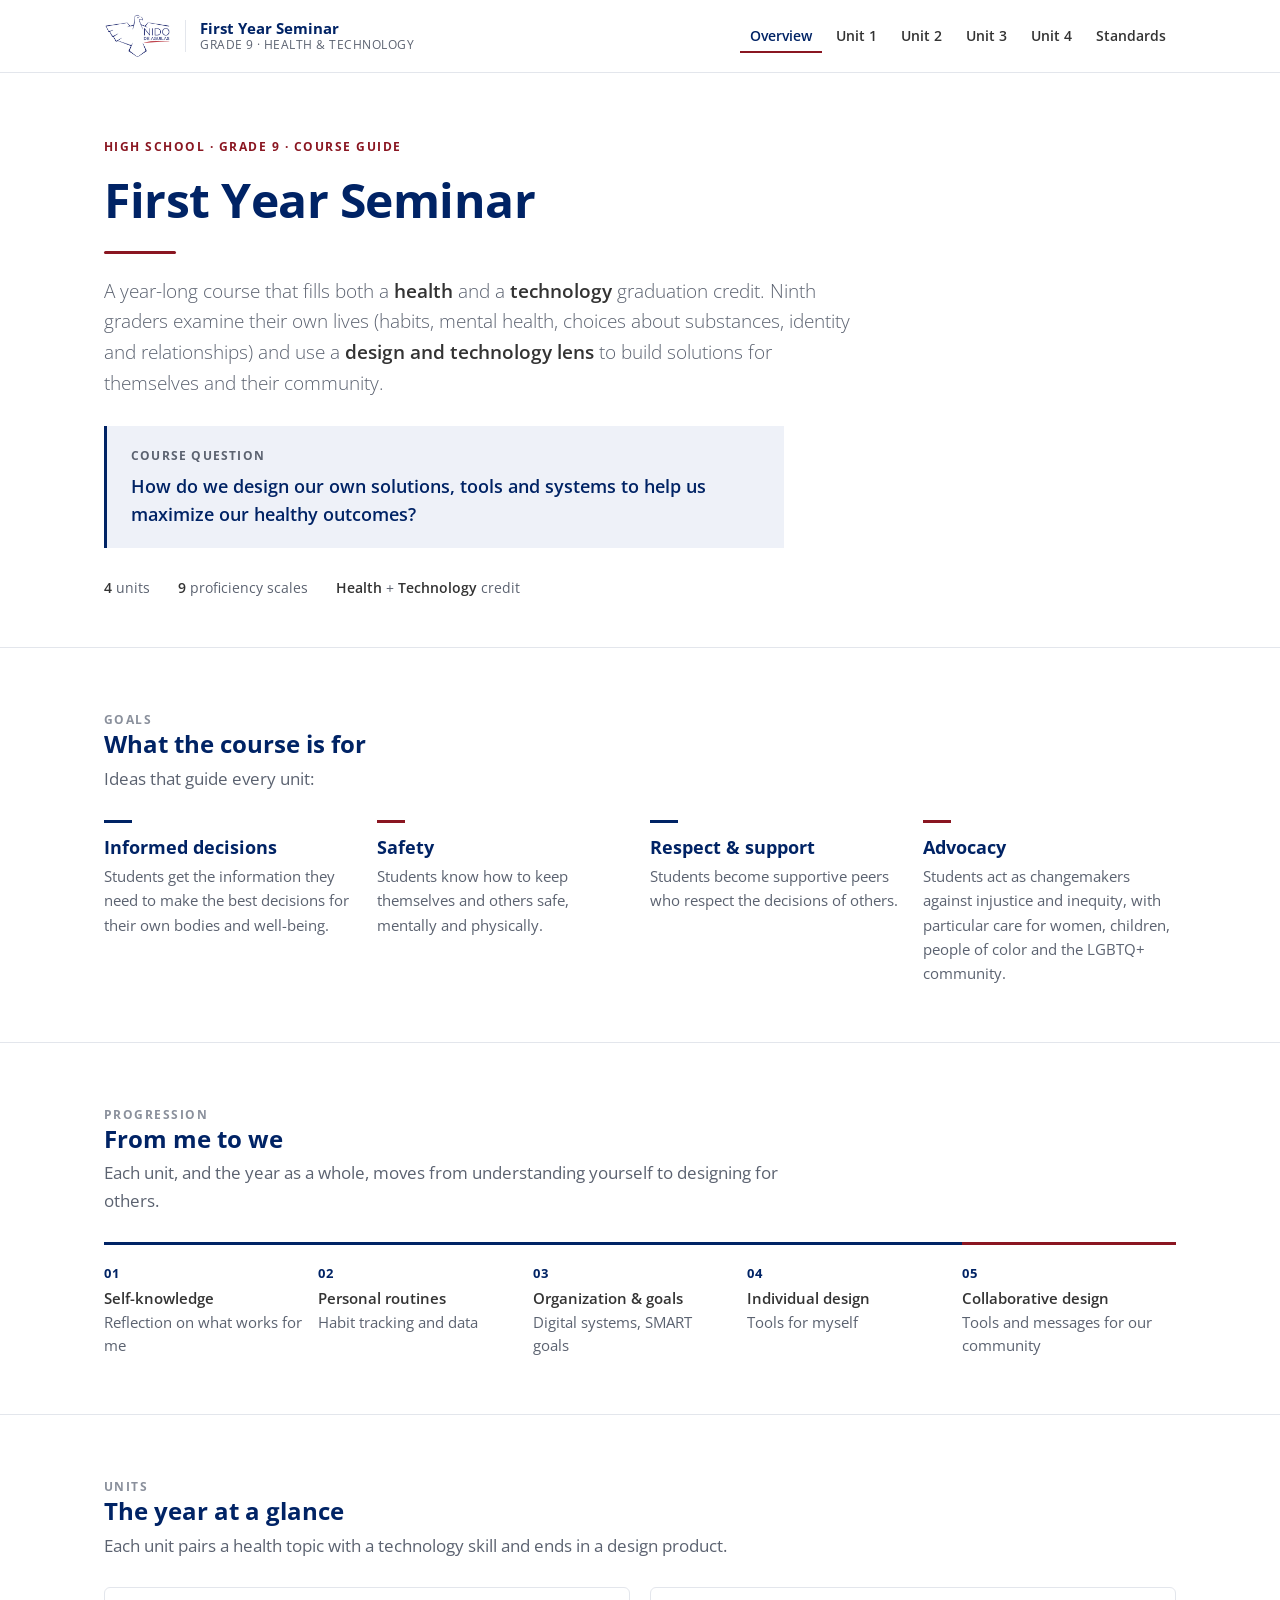
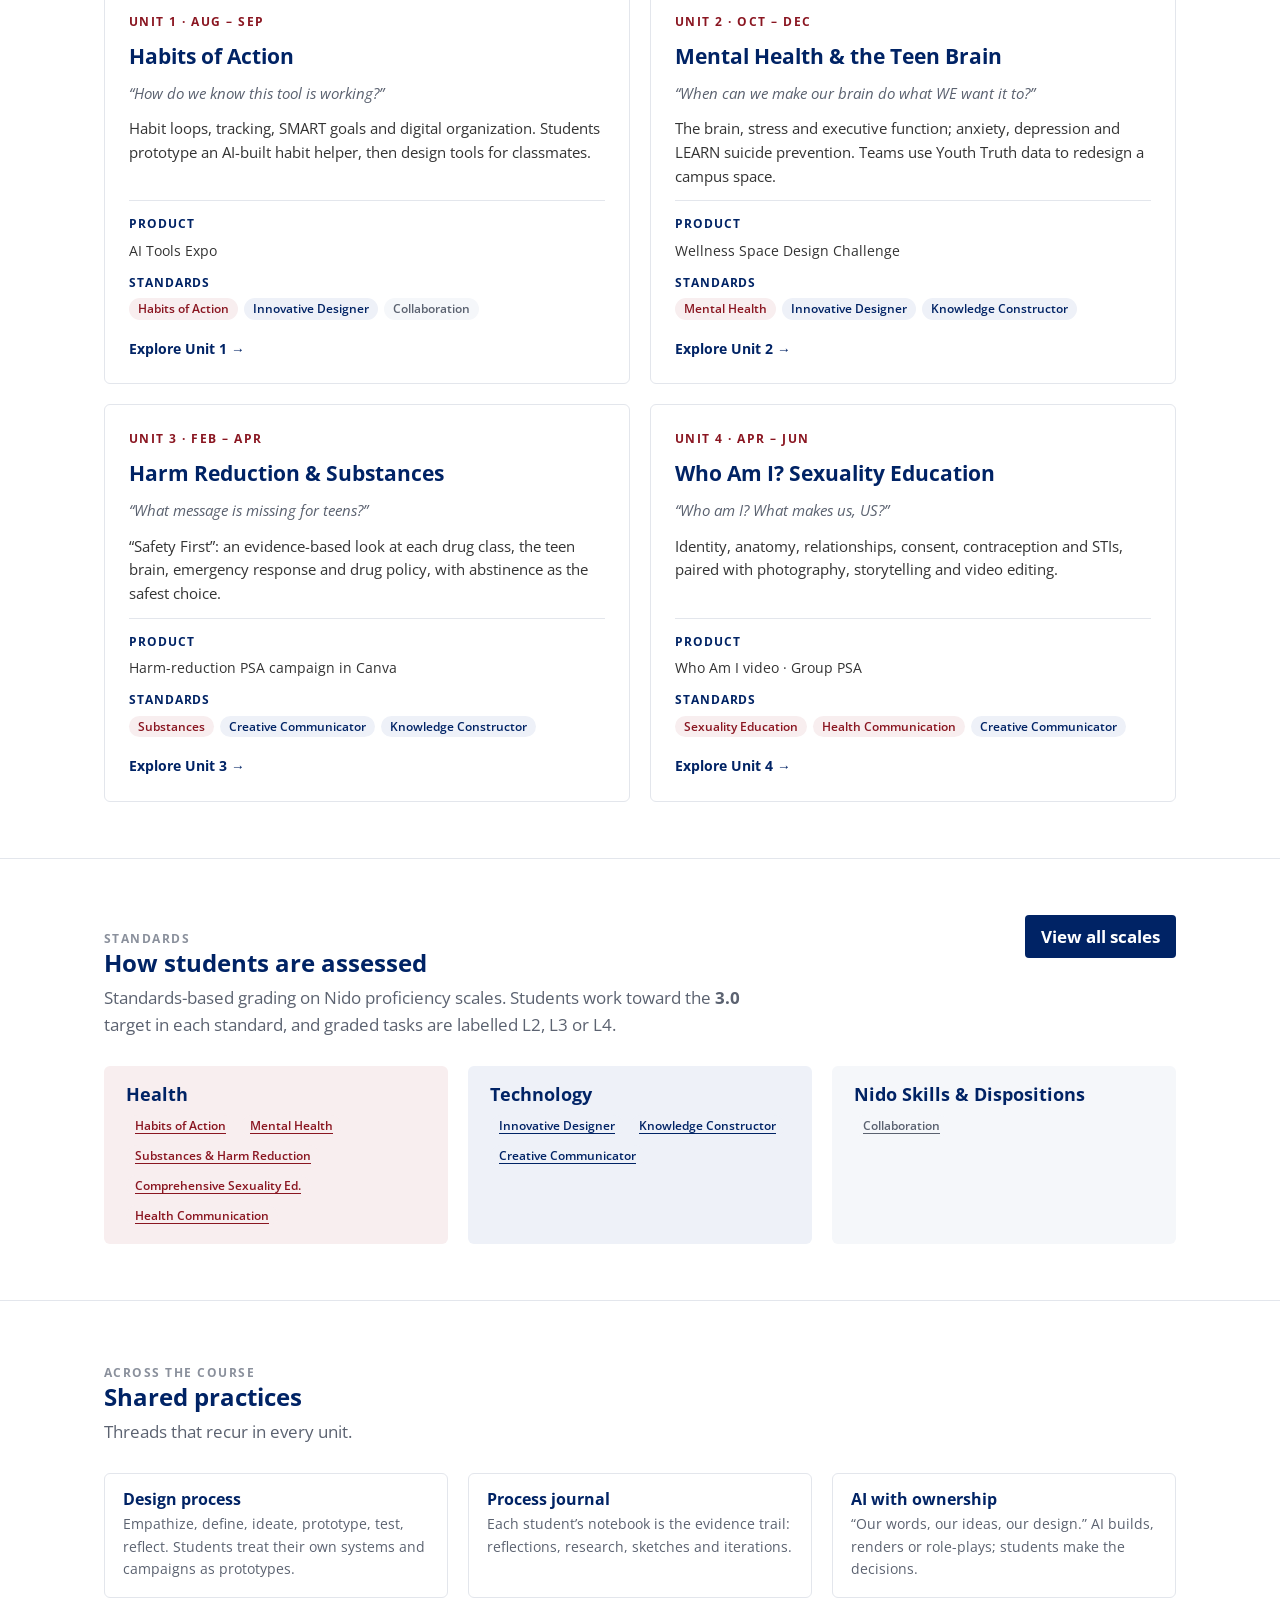
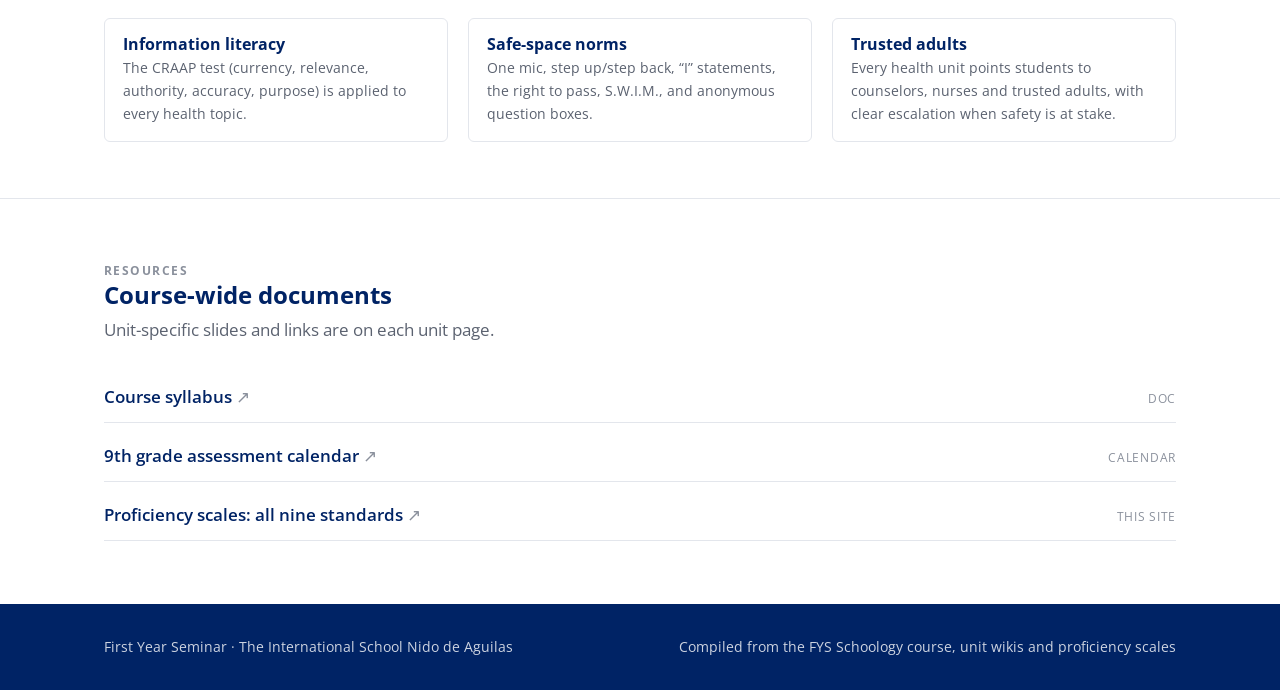
==== index.html @ 099b3661 "Add files via upload" ====
<!doctype html>
<html lang="en">
<head>
<meta charset="utf-8">
<meta name="viewport" content="width=device-width, initial-scale=1">
<title>First Year Seminar · Nido de Aguilas</title>
<meta name="description" content="Curriculum overview of First Year Seminar, Nido de Aguilas’ Grade 9 health and technology course: goals, units, standards and resources.">
<link rel="icon" href="assets/nido.jpg">
<link rel="stylesheet" href="assets/brand.css">
<link rel="stylesheet" href="assets/site.css">
</head>
<body>
<a class="skip" href="#main">Skip to content</a>

<header class="site-header">
  <div class="wrap">
    <a class="brand" href="index.html">
      <img src="assets/nido.jpg" alt="Nido de Aguilas">
      <span class="brand-text"><strong>First Year Seminar</strong><span>Grade 9 · Health &amp; Technology</span></span>
    </a>
    <nav class="site-nav" aria-label="Main">
      <a href="index.html" aria-current="page">Overview</a>
      <a href="unit-1.html">Unit 1</a>
      <a href="unit-2.html">Unit 2</a>
      <a href="unit-3.html">Unit 3</a>
      <a href="unit-4.html">Unit 4</a>
      <a href="standards.html">Standards</a>
    </nav>
  </div>
</header>

<main id="main">
  <section class="hero">
    <div class="wrap">
      <p class="eyebrow">High School · Grade 9 · Course Guide</p>
      <h1>First Year Seminar</h1>
      <div class="swoosh"></div>
      <p class="lead">A year-long course that fills both a <strong>health</strong> and a <strong>technology</strong> graduation credit. Ninth graders examine their own lives (habits, mental health, choices about substances, identity and relationships) and use a <strong>design and technology lens</strong> to build solutions for themselves and their community.</p>
      <div class="hero-question">
        <small>Course question</small>
        How do we design our own solutions, tools and systems to help us maximize our healthy outcomes?
      </div>
      <div class="facts">
        <span><b>4</b> units</span>
        <span><b>9</b> proficiency scales</span>
        <span><b>Health</b> + <b>Technology</b> credit</span>
      </div>
    </div>
  </section>

  <section class="section">
    <div class="wrap">
      <div class="section-head"><div><p class="num">Goals</p><h2>What the course is for</h2><p>Ideas that guide every unit:</p></div></div>
      <div class="grid grid-4">
        <div class="pillar"><div class="bar"></div><h3>Informed decisions</h3><p>Students get the information they need to make the best decisions for their own bodies and well-being.</p></div>
        <div class="pillar"><div class="bar"></div><h3>Safety</h3><p>Students know how to keep themselves and others safe, mentally and physically.</p></div>
        <div class="pillar"><div class="bar"></div><h3>Respect &amp; support</h3><p>Students become supportive peers who respect the decisions of others.</p></div>
        <div class="pillar"><div class="bar"></div><h3>Advocacy</h3><p>Students act as changemakers against injustice and inequity, with particular care for women, children, people of color and the LGBTQ+ community.</p></div>
      </div>
    </div>
  </section>
 
  <section class="section">
    <div class="wrap">
      <div class="section-head"><div><p class="num">Progression</p><h2>From me to we</h2><p>Each unit, and the year as a whole, moves from understanding yourself to designing for others.</p></div></div>
      <ol class="arc">
        <li><b>Self-knowledge</b>Reflection on what works for me</li>
        <li><b>Personal routines</b>Habit tracking and data</li>
        <li><b>Organization &amp; goals</b>Digital systems, SMART goals</li>
        <li><b>Individual design</b>Tools for myself</li>
        <li><b>Collaborative design</b>Tools and messages for our community</li>
      </ol>
    </div>
  </section>

  <section class="section" id="units">
    <div class="wrap">
      <div class="section-head"><div><p class="num">Units</p><h2>The year at a glance</h2><p>Each unit pairs a health topic with a technology skill and ends in a design product.</p></div></div>
      <div class="grid grid-2">
        <a class="unit-card" href="unit-1.html">
          <span class="unit-no">Unit 1 · Aug – Sep</span>
          <h3>Habits of Action</h3>
          <p class="dq">“How do we know this tool is working?”</p>
          <p style="margin:0;font-size:.93rem">Habit loops, tracking, SMART goals and digital organization. Students prototype an AI-built habit helper, then design tools for classmates.</p>
          <dl><dt>Product</dt><dd>AI Tools Expo</dd><dt>Standards</dt><dd><span class="tags"><span class="tag health">Habits of Action</span><span class="tag">Innovative Designer</span><span class="tag plain">Collaboration</span></span></dd></dl>
          <span class="go">Explore Unit 1 →</span>
        </a>
        <a class="unit-card" href="unit-2.html">
          <span class="unit-no">Unit 2 · Oct – Dec</span>
          <h3>Mental Health &amp; the Teen Brain</h3>
          <p class="dq">“When can we make our brain do what WE want it to?”</p>
          <p style="margin:0;font-size:.93rem">The brain, stress and executive function; anxiety, depression and LEARN suicide prevention. Teams use Youth Truth data to redesign a campus space.</p>
          <dl><dt>Product</dt><dd>Wellness Space Design Challenge</dd><dt>Standards</dt><dd><span class="tags"><span class="tag health">Mental Health</span><span class="tag">Innovative Designer</span><span class="tag">Knowledge Constructor</span></span></dd></dl>
          <span class="go">Explore Unit 2 →</span>
        </a>
        <a class="unit-card" href="unit-3.html">
          <span class="unit-no">Unit 3 · Feb – Apr</span>
          <h3>Harm Reduction &amp; Substances</h3>
          <p class="dq">“What message is missing for teens?”</p>
          <p style="margin:0;font-size:.93rem">“Safety First”: an evidence-based look at each drug class, the teen brain, emergency response and drug policy, with abstinence as the safest choice.</p>
          <dl><dt>Product</dt><dd>Harm-reduction PSA campaign in Canva</dd><dt>Standards</dt><dd><span class="tags"><span class="tag health">Substances</span><span class="tag">Creative Communicator</span><span class="tag">Knowledge Constructor</span></span></dd></dl>
          <span class="go">Explore Unit 3 →</span>
        </a>
        <a class="unit-card" href="unit-4.html">
          <span class="unit-no">Unit 4 · Apr – Jun</span>
          <h3>Who Am I? Sexuality Education</h3>
          <p class="dq">“Who am I? What makes us, US?”</p>
          <p style="margin:0;font-size:.93rem">Identity, anatomy, relationships, consent, contraception and STIs, paired with photography, storytelling and video editing.</p>
          <dl><dt>Product</dt><dd>Who Am I video · Group PSA</dd><dt>Standards</dt><dd><span class="tags"><span class="tag health">Sexuality Education</span><span class="tag health">Health Communication</span><span class="tag">Creative Communicator</span></span></dd></dl>
          <span class="go">Explore Unit 4 →</span>
        </a>
      </div>
    </div>
  </section>

  <section class="section">
    <div class="wrap">
      <div class="section-head">
        <div><p class="num">Standards</p><h2>How students are assessed</h2><p>Standards-based grading on Nido proficiency scales. Students work toward the <strong>3.0</strong> target in each standard, and graded tasks are labelled L2, L3 or L4.</p></div>
        <a class="btn-nido-blue" href="standards.html" style="text-decoration:none;display:inline-block">View all scales</a>
      </div>
      <div class="grid grid-3">
        <div class="callout red">
          <h3>Health</h3>
          <ul class="tags" style="margin-top:8px"><li><a class="tag health" href="standards.html#habits">Habits of Action</a></li><li><a class="tag health" href="standards.html#mental-health">Mental Health</a></li><li><a class="tag health" href="standards.html#substances">Substances &amp; Harm Reduction</a></li><li><a class="tag health" href="standards.html#cse">Comprehensive Sexuality Ed.</a></li><li><a class="tag health" href="standards.html#health-comm">Health Communication</a></li></ul>
        </div>
        <div class="callout" style="background:var(--blue-wash)">
          <h3>Technology</h3>
          <ul class="tags" style="margin-top:8px"><li><a class="tag" href="standards.html#designer">Innovative Designer</a></li><li><a class="tag" href="standards.html#constructor">Knowledge Constructor</a></li><li><a class="tag" href="standards.html#communicator">Creative Communicator</a></li></ul>
        </div>
        <div class="callout">
          <h3>Nido Skills &amp; Dispositions</h3>
          <ul class="tags" style="margin-top:8px"><li><a class="tag plain" href="standards.html#collaboration">Collaboration</a></li></ul>
        </div>
      </div>
    </div>
  </section>

  <section class="section">
    <div class="wrap">
      <div class="section-head"><div><p class="num">Across the course</p><h2>Shared practices</h2><p>Threads that recur in every unit.</p></div></div>
      <div class="grid grid-3">
        <div class="topic"><h3>Design process</h3><p>Empathize, define, ideate, prototype, test, reflect. Students treat their own systems and campaigns as prototypes.</p></div>
        <div class="topic"><h3>Process journal</h3><p>Each student’s notebook is the evidence trail: reflections, research, sketches and iterations.</p></div>
        <div class="topic"><h3>AI with ownership</h3><p>“Our words, our ideas, our design.” AI builds, renders or role-plays; students make the decisions.</p></div>
        <div class="topic"><h3>Information literacy</h3><p>The CRAAP test (currency, relevance, authority, accuracy, purpose) is applied to every health topic.</p></div>
        <div class="topic"><h3>Safe-space norms</h3><p>One mic, step up/step back, “I” statements, the right to pass, S.W.I.M., and anonymous question boxes.</p></div>
        <div class="topic"><h3>Trusted adults</h3><p>Every health unit points students to counselors, nurses and trusted adults, with clear escalation when safety is at stake.</p></div>
      </div>
    </div>
  </section>

  <section class="section">
    <div class="wrap">
      <div class="section-head"><div><p class="num">Resources</p><h2>Course-wide documents</h2><p>Unit-specific slides and links are on each unit page.</p></div></div>
      <ul class="resources prose" style="max-width:none">
        <li><a href="https://docs.google.com/document/d/1k9v13rhR1D_pcqPDAnRnt1GHgAAIEyu3hzRU_NYEnYI/edit?usp=sharing">Course syllabus</a><span class="kind">Doc</span></li>
        <li><a href="https://calendar.google.com/calendar/embed?src=c_v27k766n9ksdeb9g0932vv8n88%40group.calendar.google.com&amp;ctz=America%2FSantiago">9th grade assessment calendar</a><span class="kind">Calendar</span></li>
        <li><a href="standards.html">Proficiency scales: all nine standards</a><span class="kind">This site</span></li>
      </ul>
    </div>
  </section>
</main>

<footer class="site-footer">
  <div class="wrap">
    <span>First Year Seminar · The International School Nido de Aguilas</span>
    <span>Compiled from the FYS Schoology course, unit wikis and proficiency scales</span>
  </div>
</footer>
</body>
</html>
---- assets/brand.css ----
/* 
 * The International School Nido de Aguilas
 * Brand Style Guide CSS Variables & Utilities 
 * 
 * Includes primary colors, font stacks, and essential utility classes
 * based on the official branding cheat sheet.
 */

/* Import fallback font (Open Sans) */
@import url('https://fonts.googleapis.com/css2?family=Open+Sans:ital,wght@0,300..800;1,300..800&display=swap');

:root {
  /* Brand Colors */
  --nido-blue: #002365;
  --nido-red: #8A1621;
  --nido-dark-gray: #333333;
  --nido-white: #FFFFFF;

  /* Typography */
  --font-gotham: 'Gotham', 'Open Sans', sans-serif;
  --font-open-sans: 'Open Sans', sans-serif;
}

/* Base Styles */
body {
  font-family: var(--font-gotham);
  color: var(--nido-dark-gray);
}

h1, h2, h3, h4, h5, h6 {
  font-family: var(--font-gotham);
}

/* 
 * Utility Classes 
 */

/* Text Colors */
.text-nido-blue { color: var(--nido-blue); }
.text-nido-red { color: var(--nido-red); }
.text-nido-dark { color: var(--nido-dark-gray); }
.text-white { color: var(--nido-white); }

/* Background Colors */
.bg-nido-blue { background-color: var(--nido-blue); }
.bg-nido-red { background-color: var(--nido-red); }
.bg-nido-dark { background-color: var(--nido-dark-gray); }
.bg-white { background-color: var(--nido-white); }

/* Buttons */
.btn-nido-blue {
  background-color: var(--nido-blue);
  color: var(--nido-white);
  border: none;
  border-radius: 4px;
  padding: 0.5rem 1rem;
  font-family: var(--font-gotham);
  font-weight: bold;
  cursor: pointer;
  transition: opacity 0.2s;
}

.btn-nido-blue:hover {
  opacity: 0.9;
}

.btn-nido-red {
  background-color: var(--nido-red);
  color: var(--nido-white);
  border: none;
  border-radius: 4px;
  padding: 0.5rem 1rem;
  font-family: var(--font-gotham);
  font-weight: bold;
  cursor: pointer;
  transition: opacity 0.2s;
}

.btn-nido-red:hover {
  opacity: 0.9;
}

/* Font Weights for Gotham / Open Sans */
.font-light { font-weight: 300; }
.font-book { font-weight: 400; }  /* Default 'Regular' */
.font-medium { font-weight: 500; } /* Gotham Medium / Open Sans Semibold */
.font-bold { font-weight: 700; }
.font-black { font-weight: 900; } /* Gotham Black / Open Sans Extrabold */
---- assets/site.css ----
/*
 * First Year Seminar — curriculum site
 * Layout and components. Brand tokens come from brand.css (Nido style guide).
 */

:root {
  --ink: var(--nido-dark-gray, #333333);
  --ink-soft: #5b6270;
  --ink-faint: #8a909c;
  --rule: #e3e6ec;
  --wash: #f5f7fa;
  --blue-wash: #eef1f8;
  --red-wash: #f8eeef;
  --radius: 6px;
  --measure: 68ch;
  --page: 1120px;
}

* { box-sizing: border-box; }

html { -webkit-text-size-adjust: 100%; }

body {
  margin: 0;
  background: var(--nido-white);
  color: var(--ink);
  font-size: 17px;
  line-height: 1.6;
  font-weight: 400;
}

img { max-width: 100%; display: block; }

a { color: var(--nido-blue); text-decoration-thickness: 1px; text-underline-offset: 3px; }
a:hover { color: var(--nido-red); }

h1, h2, h3, h4 { color: var(--nido-blue); line-height: 1.2; margin: 0; }
h1 { font-size: clamp(2rem, 4.5vw, 3rem); font-weight: 700; letter-spacing: -0.01em; }
h2 { font-size: 1.5rem; font-weight: 700; }
h3 { font-size: 1.1rem; font-weight: 700; }
h4 { font-size: 0.95rem; font-weight: 700; }
p { margin: 0 0 1em; }

.wrap { max-width: var(--page); margin: 0 auto; padding: 0 24px; }

.skip { position: absolute; left: -9999px; }
.skip:focus { left: 16px; top: 16px; background: var(--nido-blue); color: #fff; padding: 8px 12px; z-index: 10; }

/* ---------- Header ---------- */

.site-header {
  border-bottom: 1px solid var(--rule);
  background: var(--nido-white);
  position: sticky; top: 0; z-index: 5;
}
.site-header .wrap {
  display: flex; align-items: center; justify-content: space-between;
  gap: 24px; min-height: 72px;
}
.brand { display: flex; align-items: center; gap: 14px; text-decoration: none; color: var(--nido-blue); }
.brand img { height: 44px; width: auto; }
.brand-text { display: flex; flex-direction: column; line-height: 1.15; border-left: 1px solid var(--rule); padding-left: 14px; }
.brand-text strong { font-size: 0.95rem; font-weight: 700; }
.brand-text span { font-size: 0.75rem; color: var(--ink-soft); letter-spacing: 0.04em; text-transform: uppercase; }

.site-nav { display: flex; gap: 4px; flex-wrap: wrap; justify-content: flex-end; }
.site-nav a {
  text-decoration: none; color: var(--ink); font-size: 0.88rem; font-weight: 600;
  padding: 6px 10px; border-radius: var(--radius);
}
.site-nav a:hover { background: var(--wash); color: var(--nido-blue); }
.site-nav a[aria-current="page"] { color: var(--nido-blue); box-shadow: inset 0 -2px 0 var(--nido-red); border-radius: 0; }

/* ---------- Hero ---------- */

.hero { padding: 64px 0 48px; border-bottom: 1px solid var(--rule); }
.eyebrow {
  font-size: 0.78rem; font-weight: 700; letter-spacing: 0.12em; text-transform: uppercase;
  color: var(--nido-red); margin: 0 0 14px;
}
.swoosh { width: 72px; height: 3px; background: var(--nido-red); border-radius: 2px; margin: 22px 0; }
.lead { font-size: 1.2rem; color: var(--ink-soft); max-width: var(--measure); font-weight: 300; }
.lead strong { color: var(--ink); font-weight: 600; }
.hero-question {
  margin-top: 28px; padding: 20px 24px; border-left: 3px solid var(--nido-blue);
  background: var(--blue-wash); max-width: var(--measure);
  font-size: 1.1rem; color: var(--nido-blue); font-weight: 600;
}
.hero-question small { display: block; font-size: 0.75rem; letter-spacing: 0.1em; text-transform: uppercase; color: var(--ink-soft); font-weight: 700; margin-bottom: 6px; }

.facts { display: flex; flex-wrap: wrap; gap: 10px 28px; margin-top: 28px; font-size: 0.9rem; color: var(--ink-soft); }
.facts b { color: var(--ink); font-weight: 600; }

/* ---------- Sections ---------- */

.section { padding: 56px 0; border-bottom: 1px solid var(--rule); }
.section:last-of-type { border-bottom: 0; }
.section-head { display: flex; align-items: baseline; justify-content: space-between; gap: 16px; margin-bottom: 28px; flex-wrap: wrap; }
.section-head p { margin: 6px 0 0; color: var(--ink-soft); max-width: var(--measure); }
.section-head .num { font-size: 0.78rem; font-weight: 700; letter-spacing: 0.12em; text-transform: uppercase; color: var(--ink-faint); }

.prose { max-width: var(--measure); }
.prose ul, .prose ol { padding-left: 1.2em; }
.prose li { margin-bottom: 0.4em; }

/* ---------- Grids & cards ---------- */

.grid { display: grid; gap: 20px; }
.grid-2 { grid-template-columns: repeat(2, minmax(0, 1fr)); }
.grid-3 { grid-template-columns: repeat(3, minmax(0, 1fr)); }
.grid-4 { grid-template-columns: repeat(4, minmax(0, 1fr)); }

.pillar h3 { margin-bottom: 6px; }
.pillar p { color: var(--ink-soft); font-size: 0.95rem; margin: 0; }
.pillar .bar { width: 28px; height: 3px; background: var(--nido-blue); margin-bottom: 14px; }
.pillar:nth-child(even) .bar { background: var(--nido-red); }

.unit-card {
  display: flex; flex-direction: column; gap: 12px;
  border: 1px solid var(--rule); border-radius: var(--radius); padding: 24px;
  text-decoration: none; color: var(--ink); background: var(--nido-white);
  transition: border-color .15s, box-shadow .15s, transform .15s;
}
.unit-card:hover { border-color: var(--nido-blue); box-shadow: 0 6px 24px rgba(0, 35, 101, .08); transform: translateY(-2px); color: var(--ink); }
.unit-card .unit-no { font-size: 0.78rem; font-weight: 700; letter-spacing: 0.12em; text-transform: uppercase; color: var(--nido-red); }
.unit-card h3 { font-size: 1.3rem; }
.unit-card .when { font-size: 0.82rem; color: var(--ink-faint); }
.unit-card .dq { font-style: italic; color: var(--ink-soft); font-size: 0.95rem; margin: 0; }
.unit-card dl { margin: auto 0 0; font-size: 0.85rem; display: grid; gap: 6px; padding-top: 14px; border-top: 1px solid var(--rule); }
.unit-card dt { font-weight: 700; color: var(--nido-blue); font-size: 0.72rem; letter-spacing: 0.08em; text-transform: uppercase; }
.unit-card dd { margin: 0 0 6px; }
.unit-card .go { font-size: 0.85rem; font-weight: 700; color: var(--nido-blue); }
.unit-card:hover .go { color: var(--nido-red); }

.arc { display: grid; grid-template-columns: repeat(5, 1fr); gap: 0; counter-reset: arc; margin: 0; padding: 0; list-style: none; }
.arc li { position: relative; padding: 18px 16px 0 0; border-top: 3px solid var(--nido-blue); font-size: 0.92rem; color: var(--ink-soft); }
.arc li::before { counter-increment: arc; content: "0" counter(arc); display: block; font-weight: 700; color: var(--nido-blue); font-size: 0.8rem; letter-spacing: 0.08em; margin-bottom: 4px; }
.arc li:last-child { border-top-color: var(--nido-red); }
.arc li b { color: var(--ink); font-weight: 600; display: block; }

/* ---------- Tags ---------- */

.tags { display: flex; flex-wrap: wrap; gap: 6px; margin: 0; padding: 0; list-style: none; }
.tag {
  display: inline-block; font-size: 0.75rem; font-weight: 600; line-height: 1.3;
  padding: 3px 9px; border-radius: 999px; background: var(--blue-wash); color: var(--nido-blue); white-space: nowrap;
}
.tag.health { background: var(--red-wash); color: var(--nido-red); }
.tag.plain { background: var(--wash); color: var(--ink-soft); }
.lvl {
  display: inline-block; min-width: 2.4em; text-align: center; font-size: 0.72rem; font-weight: 700;
  padding: 2px 6px; border-radius: 4px; background: var(--nido-blue); color: #fff;
}
.lvl.l3 { background: #3c5a99; }
.lvl.l2 { background: var(--wash); color: var(--nido-blue); box-shadow: inset 0 0 0 1px #c9d1e3; }
.lvl.l1 { background: var(--wash); color: var(--ink-soft); }

/* ---------- Tables ---------- */

.table-scroll { overflow-x: auto; -webkit-overflow-scrolling: touch; }
table { border-collapse: collapse; width: 100%; font-size: 0.92rem; }
th, td { text-align: left; padding: 12px 14px; border-bottom: 1px solid var(--rule); vertical-align: top; }
thead th { font-size: 0.72rem; letter-spacing: 0.08em; text-transform: uppercase; color: var(--ink-soft); font-weight: 700; border-bottom: 2px solid var(--nido-blue); }
tbody tr:hover { background: var(--wash); }

.matrix th, .matrix td { text-align: center; }
.matrix th:first-child, .matrix td:first-child { text-align: left; }
.matrix .dot { display: inline-block; width: 12px; height: 12px; border-radius: 50%; background: var(--nido-blue); }
.matrix .dot.minor { background: transparent; box-shadow: inset 0 0 0 2px var(--nido-blue); }
.matrix td small { display: block; color: var(--ink-faint); font-size: 0.75rem; }
.legend { display: flex; gap: 20px; font-size: 0.82rem; color: var(--ink-soft); margin-top: 12px; flex-wrap: wrap; }
.legend span { display: inline-flex; align-items: center; gap: 6px; }

/* ---------- Unit page ---------- */

.crumbs { font-size: 0.85rem; color: var(--ink-faint); margin-bottom: 18px; }
.crumbs a { color: var(--ink-soft); }

.unit-layout { display: grid; grid-template-columns: minmax(0, 1fr) 300px; gap: 56px; align-items: start; }
.aside { position: sticky; top: 96px; display: grid; gap: 22px; font-size: 0.9rem; }
.aside-block { border-top: 2px solid var(--nido-blue); padding-top: 12px; }
.aside-block h4 { font-size: 0.72rem; letter-spacing: 0.1em; text-transform: uppercase; color: var(--ink-soft); margin-bottom: 8px; }
.aside-block ul { list-style: none; margin: 0; padding: 0; display: grid; gap: 6px; }
.aside-block p { margin: 0; }
.toc a { text-decoration: none; color: var(--ink); }
.toc a:hover { color: var(--nido-red); }

.dq-list { list-style: none; padding: 0; margin: 0; display: grid; gap: 10px; }
.dq-list li { padding: 14px 18px; background: var(--blue-wash); border-left: 3px solid var(--nido-blue); color: var(--nido-blue); font-weight: 600; }

.checks { list-style: none; padding: 0; margin: 0; display: grid; gap: 10px; }
.checks li { position: relative; padding-left: 26px; }
.checks li::before { content: ""; position: absolute; left: 0; top: 0.55em; width: 12px; height: 3px; background: var(--nido-red); border-radius: 2px; }

.sequence { list-style: none; margin: 0; padding: 0; counter-reset: seq; }
.sequence > li { counter-increment: seq; display: grid; grid-template-columns: 44px 1fr; gap: 0 14px; padding: 14px 0; border-bottom: 1px solid var(--rule); }
.sequence > li::before { content: counter(seq); font-weight: 700; color: var(--nido-blue); font-size: 0.85rem; padding-top: 2px; }
.sequence h3 { font-size: 1rem; margin-bottom: 2px; }
.sequence h3 .date { font-weight: 400; color: var(--ink-faint); font-size: 0.85rem; margin-left: 6px; }
.sequence p { margin: 0; color: var(--ink-soft); font-size: 0.93rem; }
.phase { margin: 28px 0 4px; font-size: 0.72rem; letter-spacing: 0.12em; text-transform: uppercase; color: var(--nido-red); font-weight: 700; }
.phase:first-child { margin-top: 0; }

details.more { margin-top: 8px; }
details.more summary { cursor: pointer; font-weight: 700; color: var(--nido-blue); font-size: 0.9rem; padding: 8px 0; }
details.more summary:hover { color: var(--nido-red); }

.topic { border: 1px solid var(--rule); border-radius: var(--radius); padding: 16px 18px; }
.topic h3 { font-size: 0.98rem; margin-bottom: 4px; }
.topic p { margin: 0; font-size: 0.88rem; color: var(--ink-soft); }

.callout { padding: 18px 22px; border-radius: var(--radius); background: var(--wash); font-size: 0.93rem; }
.callout.red { background: var(--red-wash); }
.callout h3 { margin-bottom: 6px; }
.callout p:last-child, .callout ul:last-child { margin-bottom: 0; }

.resources { list-style: none; margin: 0; padding: 0; display: grid; gap: 0; }
.resources li { display: flex; justify-content: space-between; gap: 16px; align-items: baseline; padding: 12px 0; border-bottom: 1px solid var(--rule); }
.resources a { font-weight: 600; text-decoration: none; }
.resources a::after { content: " ↗"; font-weight: 400; color: var(--ink-faint); }
.resources a:hover { text-decoration: underline; }
.resources .kind { font-size: 0.75rem; color: var(--ink-faint); white-space: nowrap; text-transform: uppercase; letter-spacing: 0.06em; }

.pager { display: grid; grid-template-columns: 1fr 1fr; gap: 20px; padding: 40px 0 64px; }
.pager a { border: 1px solid var(--rule); border-radius: var(--radius); padding: 18px 20px; text-decoration: none; display: block; }
.pager a:hover { border-color: var(--nido-blue); }
.pager small { display: block; font-size: 0.72rem; letter-spacing: 0.1em; text-transform: uppercase; color: var(--ink-faint); font-weight: 700; }
.pager span { font-weight: 700; }
.pager .next { text-align: right; grid-column: 2; }

/* ---------- Standards page ---------- */

.scale { border-top: 3px solid var(--nido-blue); padding-top: 22px; margin-bottom: 48px; scroll-margin-top: 96px; }
.scale.health { border-top-color: var(--nido-red); }
.scale-head { display: flex; justify-content: space-between; gap: 16px; flex-wrap: wrap; align-items: baseline; margin-bottom: 18px; }
.scale-head p { margin: 4px 0 0; font-size: 0.85rem; color: var(--ink-soft); }
.levels { display: grid; grid-template-columns: max-content minmax(0, 1fr); border: 1px solid var(--rule); border-radius: var(--radius); overflow: hidden; }
.levels > div { padding: 14px 16px; border-bottom: 1px solid var(--rule); font-size: 0.92rem; }
.levels > div:nth-last-child(-n+2) { border-bottom: 0; }
.levels .lv { font-weight: 700; color: var(--nido-blue); background: var(--wash); font-size: 1.05rem; }
.levels .lv small { display: block; font-size: 0.68rem; letter-spacing: 0.08em; text-transform: uppercase; color: var(--ink-soft); font-weight: 700; }
.levels .target { background: var(--blue-wash); }
.levels ul { margin: 6px 0 0; padding-left: 1.1em; }
.levels li { margin-bottom: 3px; }
.vocab { margin: 0 0 8px; }

/* ---------- Footer ---------- */

.site-footer { background: var(--nido-blue); color: rgba(255,255,255,.8); font-size: 0.85rem; padding: 32px 0; margin-top: 0; }
.site-footer .wrap { display: flex; justify-content: space-between; gap: 16px; flex-wrap: wrap; }
.site-footer a { color: #fff; }

/* ---------- Responsive ---------- */

@media (max-width: 960px) {
  .grid-4 { grid-template-columns: repeat(2, minmax(0, 1fr)); }
  .grid-3 { grid-template-columns: repeat(2, minmax(0, 1fr)); }
  .unit-layout { grid-template-columns: 1fr; gap: 32px; }
  .aside { position: static; grid-template-columns: repeat(2, minmax(0, 1fr)); }
  .arc { grid-template-columns: repeat(2, 1fr); row-gap: 20px; }
}

@media (max-width: 640px) {
  body { font-size: 16px; }
  .wrap { padding: 0 16px; }
  .site-header { position: static; }
  .site-header .wrap { flex-direction: column; align-items: flex-start; padding-top: 12px; padding-bottom: 8px; gap: 8px; }
  .site-nav { justify-content: flex-start; margin-left: -10px; }
  .brand img { height: 36px; }
  .hero { padding: 40px 0 32px; }
  .section { padding: 40px 0; }
  .grid-2, .grid-3, .grid-4 { grid-template-columns: 1fr; }
  .aside { grid-template-columns: 1fr; }
  .arc { grid-template-columns: 1fr; }
  .levels > div { padding: 12px; }
  .levels .lv small { font-size: 0.6rem; letter-spacing: 0.04em; }
  .pager { grid-template-columns: 1fr; }
  .pager .next { grid-column: 1; }
  .resources li { flex-direction: column; gap: 2px; }
}

@media print {
  .site-header, .site-nav, .aside, .pager, .site-footer { display: none; }
  .unit-layout { grid-template-columns: 1fr; }
  a::after { content: none !important; }
}
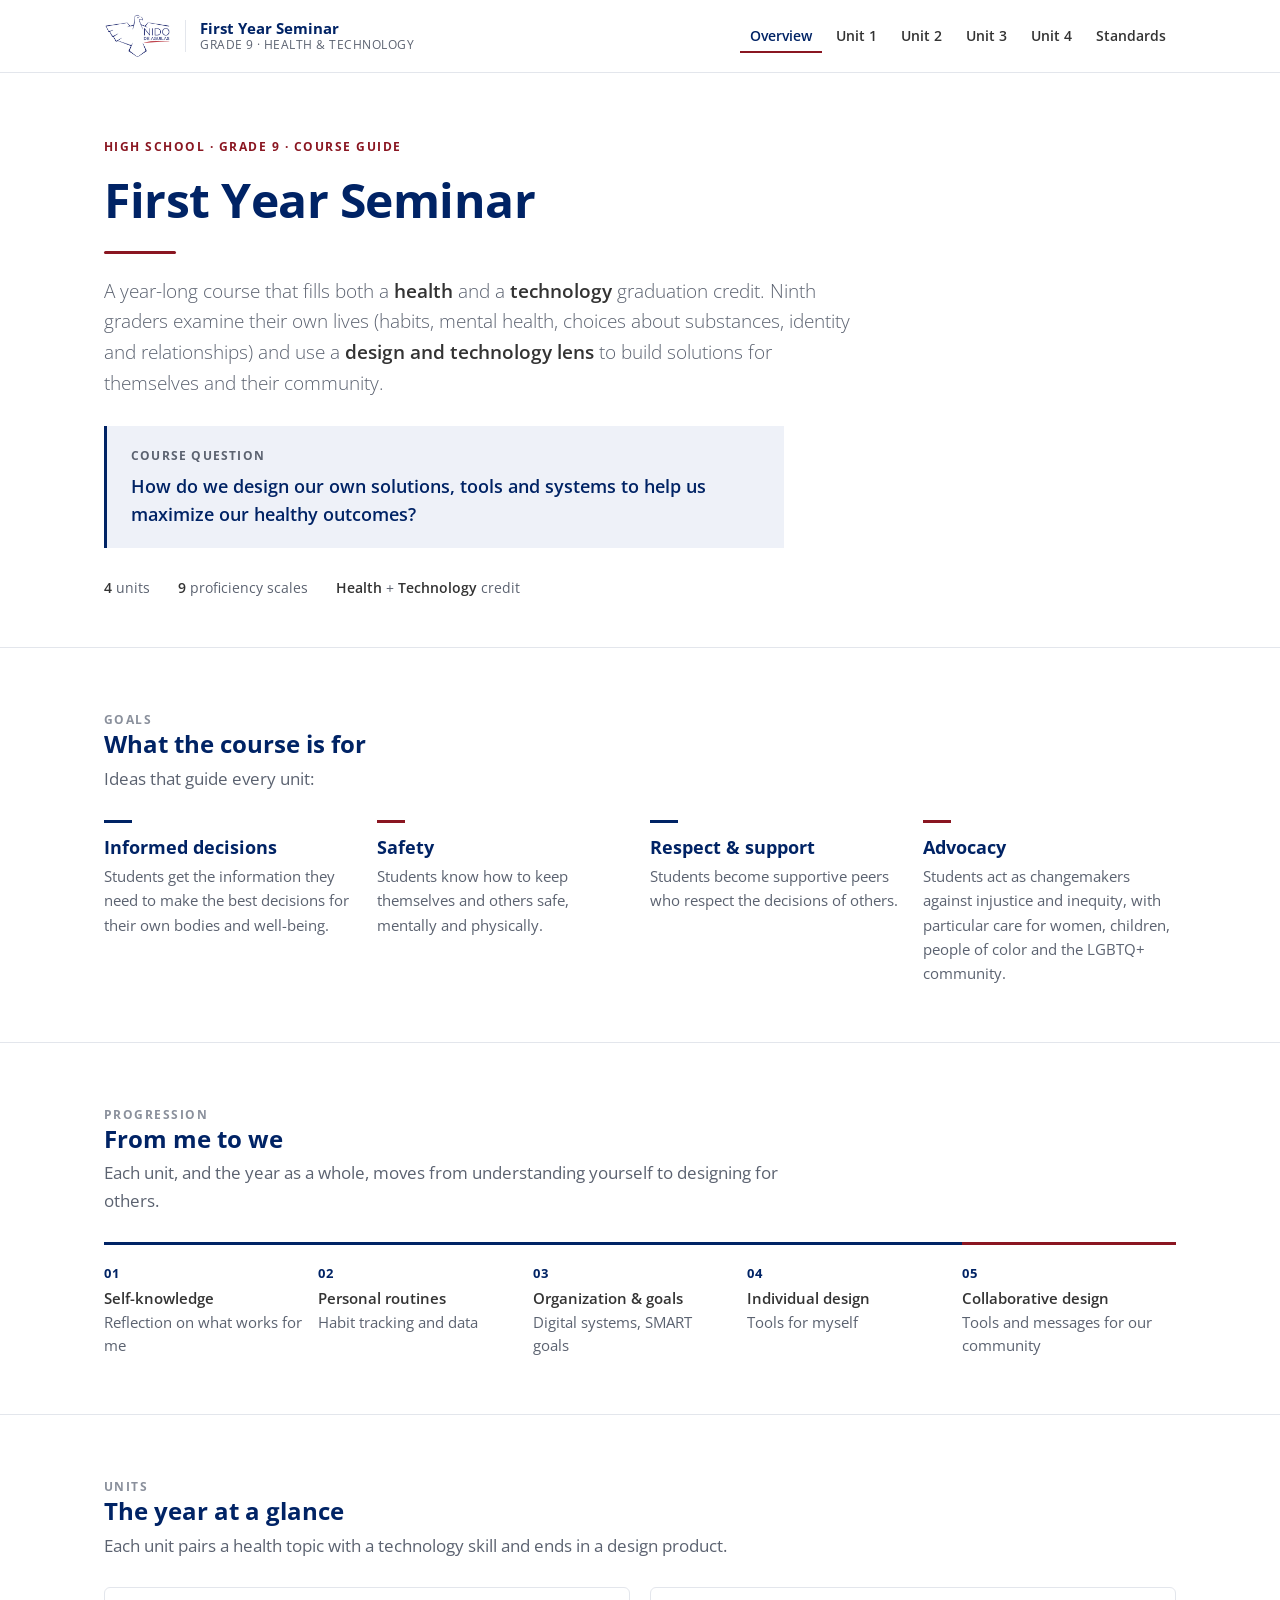
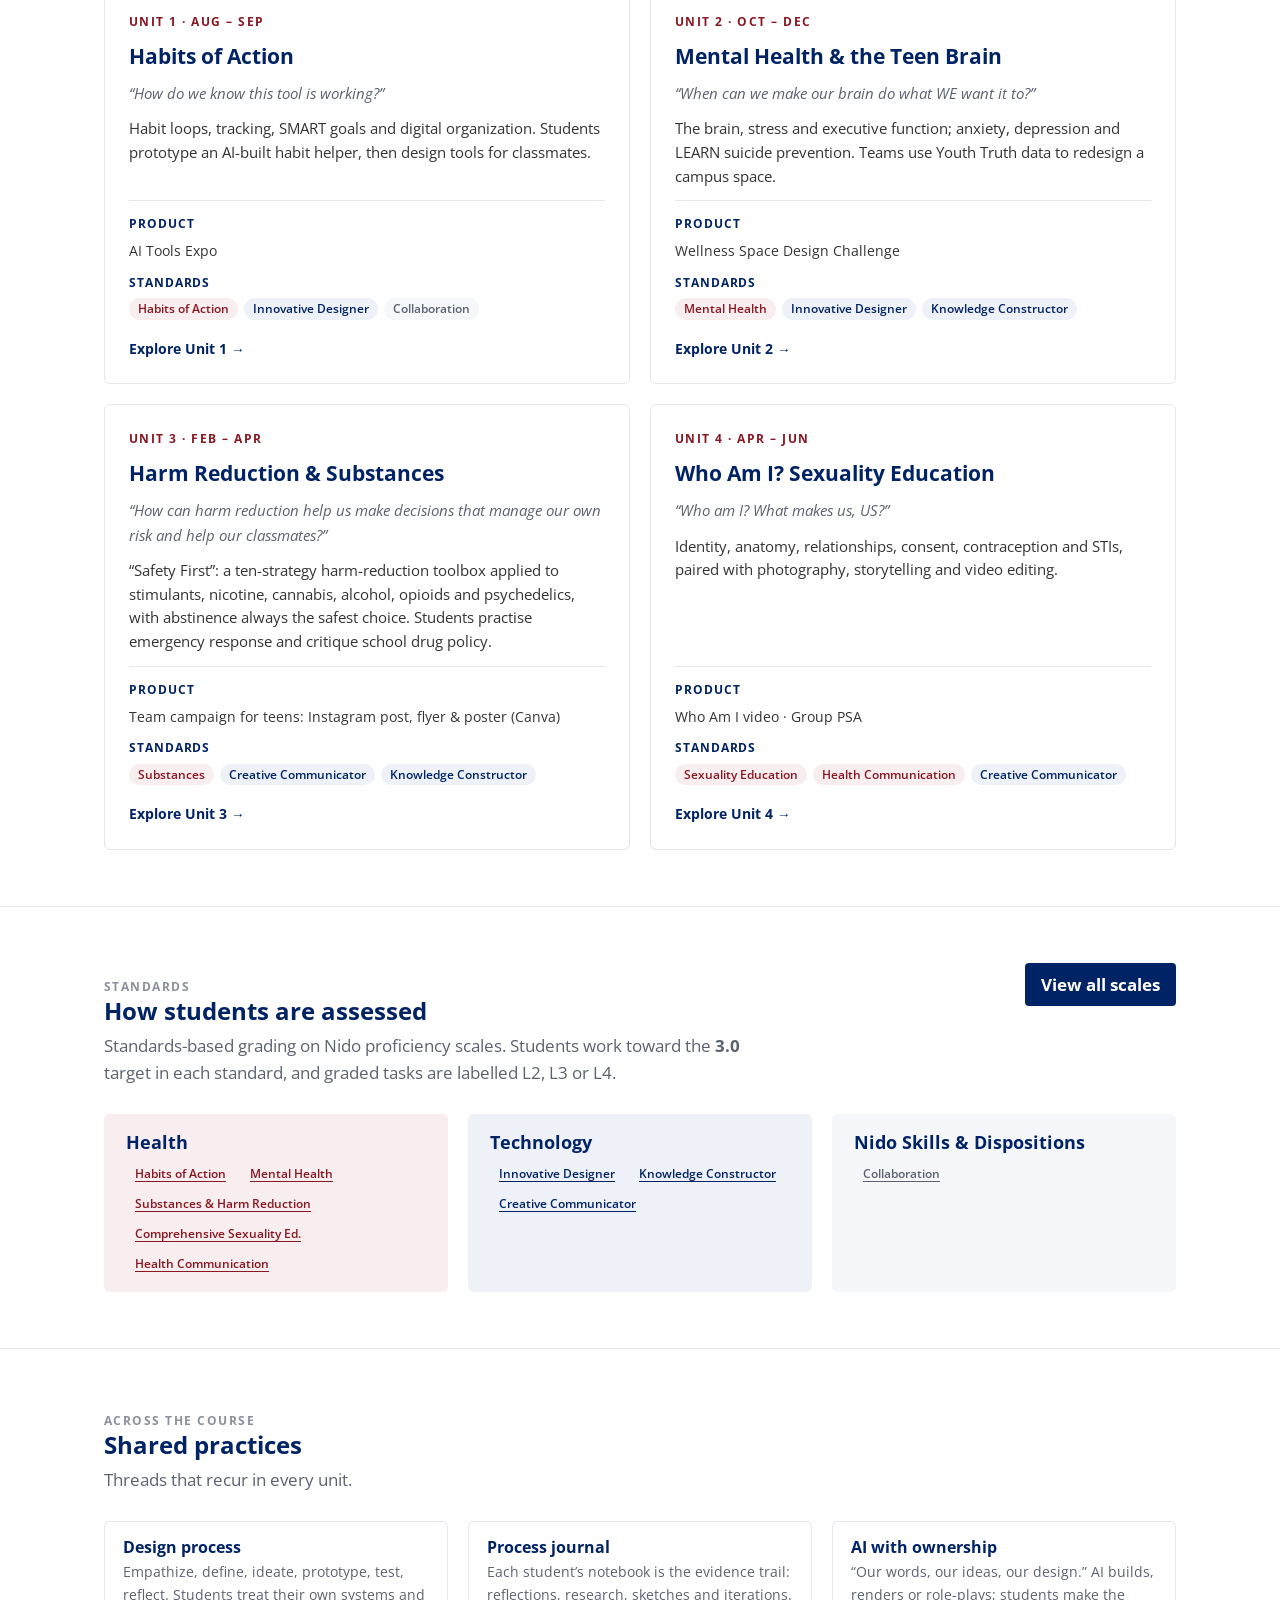
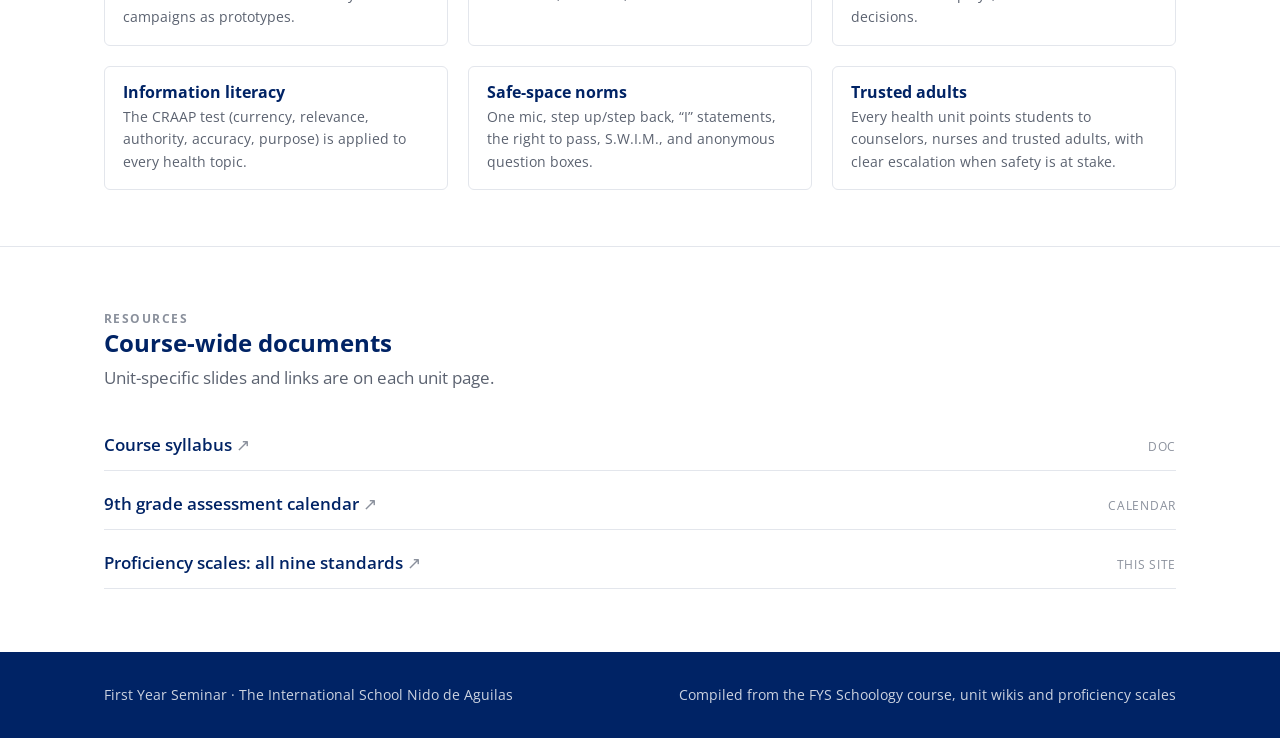
==== commit 2a0f5aad: "Update index.html" ====
--- a/index.html
+++ b/index.html
@@ -96,9 +96,9 @@
         <a class="unit-card" href="unit-3.html">
           <span class="unit-no">Unit 3 · Feb – Apr</span>
           <h3>Harm Reduction &amp; Substances</h3>
-          <p class="dq">“What message is missing for teens?”</p>
-          <p style="margin:0;font-size:.93rem">“Safety First”: an evidence-based look at each drug class, the teen brain, emergency response and drug policy, with abstinence as the safest choice.</p>
-          <dl><dt>Product</dt><dd>Harm-reduction PSA campaign in Canva</dd><dt>Standards</dt><dd><span class="tags"><span class="tag health">Substances</span><span class="tag">Creative Communicator</span><span class="tag">Knowledge Constructor</span></span></dd></dl>
+          <p class="dq">“How can harm reduction help us make decisions that manage our own risk and help our classmates?”</p>
+          <p style="margin:0;font-size:.93rem">“Safety First”: a ten-strategy harm-reduction toolbox applied to stimulants, nicotine, cannabis, alcohol, opioids and psychedelics, with abstinence always the safest choice. Students practise emergency response and critique school drug policy.</p>
+          <dl><dt>Product</dt><dd>Team campaign for teens: Instagram post, flyer &amp; poster (Canva)</dd><dt>Standards</dt><dd><span class="tags"><span class="tag health">Substances</span><span class="tag">Creative Communicator</span><span class="tag">Knowledge Constructor</span></span></dd></dl>
           <span class="go">Explore Unit 3 →</span>
         </a>
         <a class="unit-card" href="unit-4.html">
